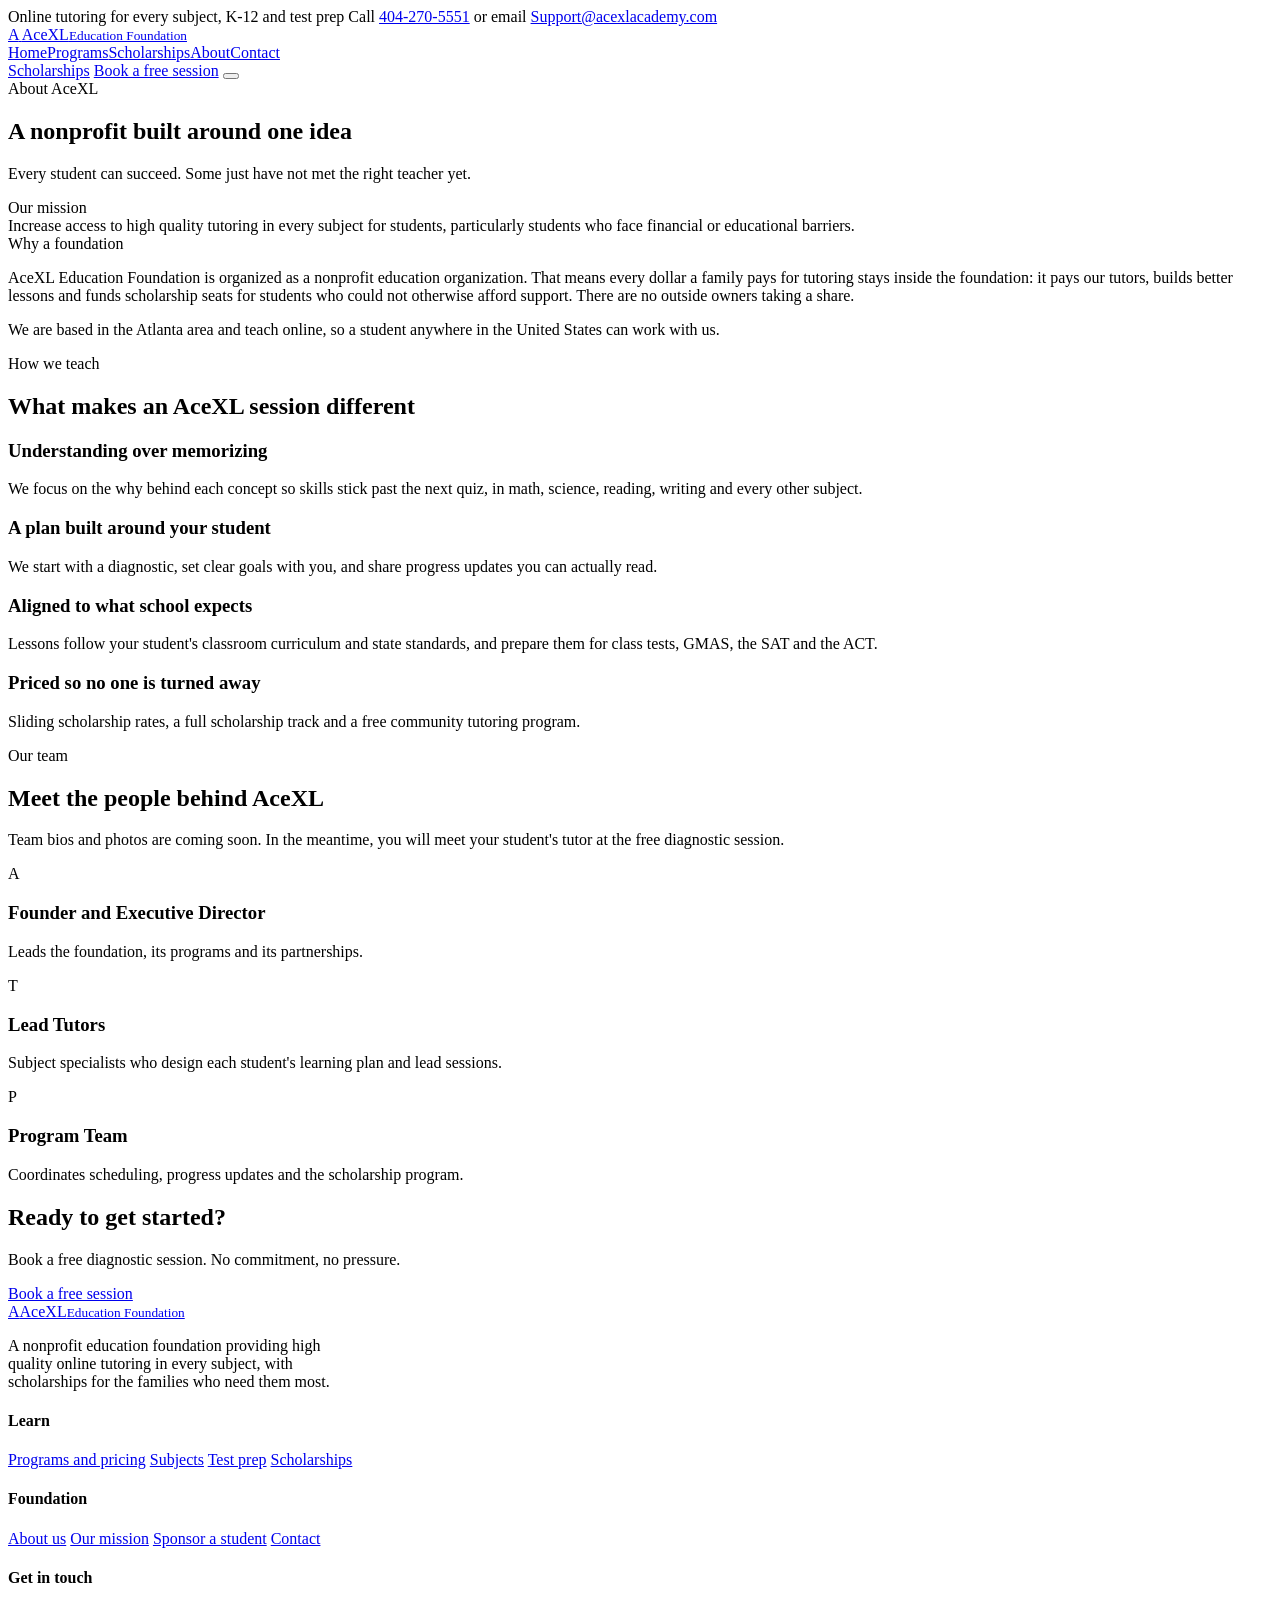
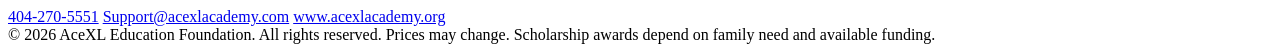
==== about.html @ 3e8e6b2f "Add AceXL Academy site pages" ====
<!DOCTYPE html>
<html lang="en">
<head>
<meta charset="utf-8">
<meta name="viewport" content="width=device-width, initial-scale=1">
<title>About | AceXL Academy</title>
<meta name="description" content="About AceXL Education Foundation, a nonprofit online tutoring organization based in Atlanta and serving students across the United States.">
<link rel="preconnect" href="https://fonts.googleapis.com">
<link href="https://fonts.googleapis.com/css2?family=Inter:wght@400;600;700;800&display=swap" rel="stylesheet">
<link rel="stylesheet" href="assets/styles.css">
<link rel="icon" href="assets/favicon.svg" type="image/svg+xml">
</head>
<body>

<div class="topbar">
  <div class="wrap">
    <span>Online tutoring for every subject, K-12 and test prep</span>
    <span>Call <a href="tel:4042705551">404-270-5551</a> or email <a href="mailto:Support@acexlacademy.com">Support@acexlacademy.com</a></span>
  </div>
</div>
<header class="site">
  <div class="wrap">
    <a class="brand" href="index.html" aria-label="AceXL Academy home">
      <span class="mark">A</span>
      <span class="name">AceXL<small>Education Foundation</small></span>
    </a>
    <nav class="main" id="mainNav"><a href="index.html">Home</a><a href="programs.html">Programs</a><a href="scholarships.html">Scholarships</a><a href="about.html" class="active">About</a><a href="contact.html">Contact</a></nav>
    <div class="header-cta">
      <a class="btn btn-outline" href="scholarships.html">Scholarships</a>
      <a class="btn btn-primary" href="contact.html">Book a free session</a>
      <button class="nav-toggle" aria-label="Open menu" onclick="document.getElementById('mainNav').classList.toggle('open')"><span></span><span></span><span></span></button>
    </div>
  </div>
</header>

<main>

<section class="page-hero">
  <div class="wrap">
    <span class="eyebrow">About AceXL</span>
    <h1>A nonprofit built around one idea</h1>
    <p>Every student can succeed. Some just have not met the right teacher yet.</p>
  </div>
</section>

<section class="section" id="mission">
  <div class="wrap">
    <div class="grid cols-2">
      <div>
        <span class="eyebrow">Our mission</span>
        <div class="mission">Increase access to high quality tutoring in every subject for students, particularly students who face financial or educational barriers.</div>
      </div>
      <div>
        <span class="eyebrow">Why a foundation</span>
        <p>AceXL Education Foundation is organized as a nonprofit education organization. That means every dollar a family pays for tutoring stays inside the foundation: it pays our tutors, builds better lessons and funds scholarship seats for students who could not otherwise afford support. There are no outside owners taking a share.</p>
        <p>We are based in the Atlanta area and teach online, so a student anywhere in the United States can work with us.</p>
      </div>
    </div>
  </div>
</section>

<section class="section soft">
  <div class="wrap">
    <div class="section-head">
      <span class="eyebrow">How we teach</span>
      <h2>What makes an AceXL session different</h2>
    </div>
    <div class="grid cols-2">
      <div class="card"><h3>Understanding over memorizing</h3><p>We focus on the why behind each concept so skills stick past the next quiz, in math, science, reading, writing and every other subject.</p></div>
      <div class="card"><h3>A plan built around your student</h3><p>We start with a diagnostic, set clear goals with you, and share progress updates you can actually read.</p></div>
      <div class="card"><h3>Aligned to what school expects</h3><p>Lessons follow your student's classroom curriculum and state standards, and prepare them for class tests, GMAS, the SAT and the ACT.</p></div>
      <div class="card"><h3>Priced so no one is turned away</h3><p>Sliding scholarship rates, a full scholarship track and a free community tutoring program.</p></div>
    </div>
  </div>
</section>

<section class="section">
  <div class="wrap">
    <div class="section-head">
      <span class="eyebrow">Our team</span>
      <h2>Meet the people behind AceXL</h2>
      <p>Team bios and photos are coming soon. In the meantime, you will meet your student's tutor at the free diagnostic session.</p>
    </div>
    <div class="grid cols-3">
      <div class="card person"><div class="avatar">A</div><h3>Founder and Executive Director</h3><p>Leads the foundation, its programs and its partnerships.</p></div>
      <div class="card person"><div class="avatar">T</div><h3>Lead Tutors</h3><p>Subject specialists who design each student's learning plan and lead sessions.</p></div>
      <div class="card person"><div class="avatar">P</div><h3>Program Team</h3><p>Coordinates scheduling, progress updates and the scholarship program.</p></div>
    </div>
  </div>
</section>

<section class="cta">
  <div class="wrap">
    <div>
      <h2>Ready to get started?</h2>
      <p>Book a free diagnostic session. No commitment, no pressure.</p>
    </div>
    <a class="btn btn-dark btn-lg" href="contact.html">Book a free session</a>
  </div>
</section>


</main>

<footer class="site">
  <div class="wrap">
    <div class="cols">
      <div>
        <a class="brand" href="index.html"><span class="mark">A</span><span class="name">AceXL<small>Education Foundation</small></span></a>
        <p style="margin-top:16px;max-width:360px;">A nonprofit education foundation providing high quality online tutoring in every subject, with scholarships for the families who need them most.</p>
      </div>
      <div>
        <h4>Learn</h4>
        <a href="programs.html">Programs and pricing</a>
        <a href="programs.html#subjects">Subjects</a>
        <a href="programs.html#testprep">Test prep</a>
        <a href="scholarships.html">Scholarships</a>
      </div>
      <div>
        <h4>Foundation</h4>
        <a href="about.html">About us</a>
        <a href="about.html#mission">Our mission</a>
        <a href="scholarships.html#support">Sponsor a student</a>
        <a href="contact.html">Contact</a>
      </div>
      <div>
        <h4>Get in touch</h4>
        <a href="tel:4042705551">404-270-5551</a>
        <a href="mailto:Support@acexlacademy.com">Support@acexlacademy.com</a>
        <a href="https://www.acexlacademy.org">www.acexlacademy.org</a>
      </div>
    </div>
    <div class="bottom">
      <span>&copy; 2026 AceXL Education Foundation. All rights reserved.</span>
      <span>Prices may change. Scholarship awards depend on family need and available funding.</span>
    </div>
  </div>
</footer>

</body>
</html>
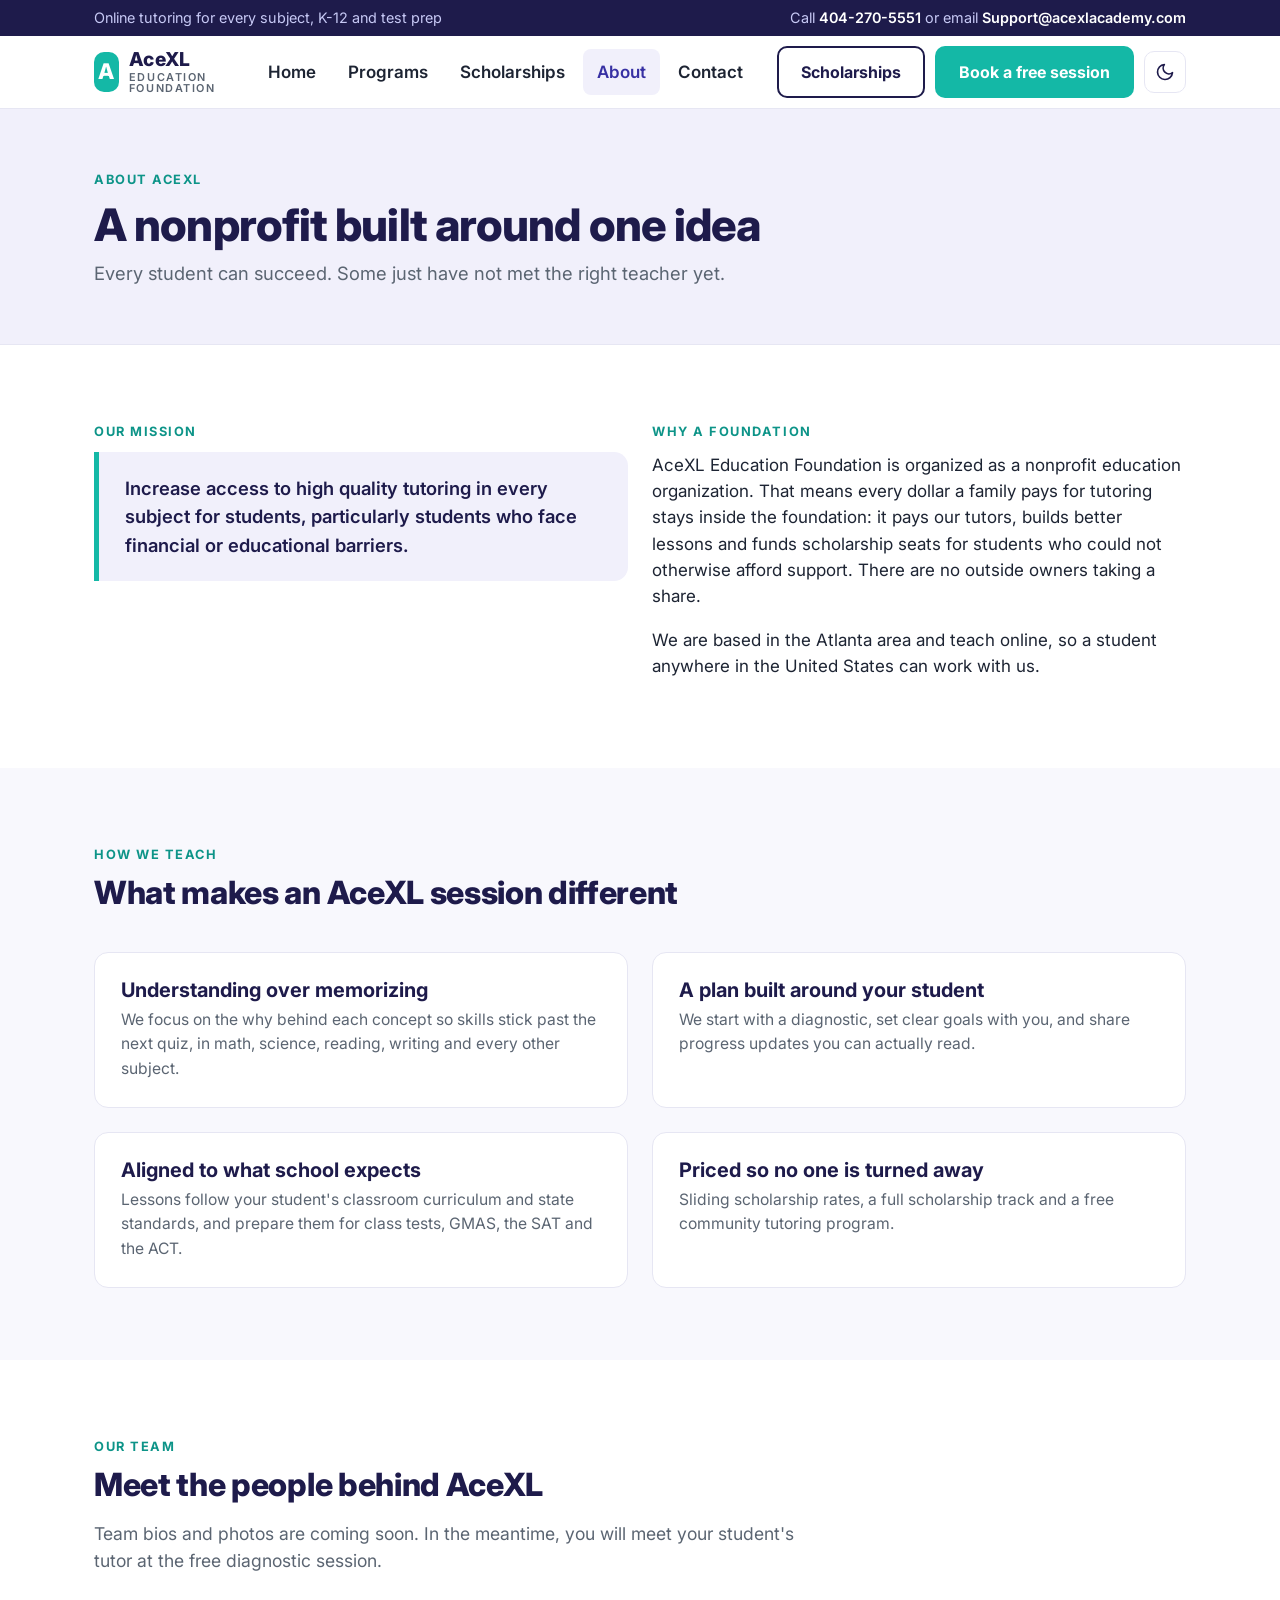
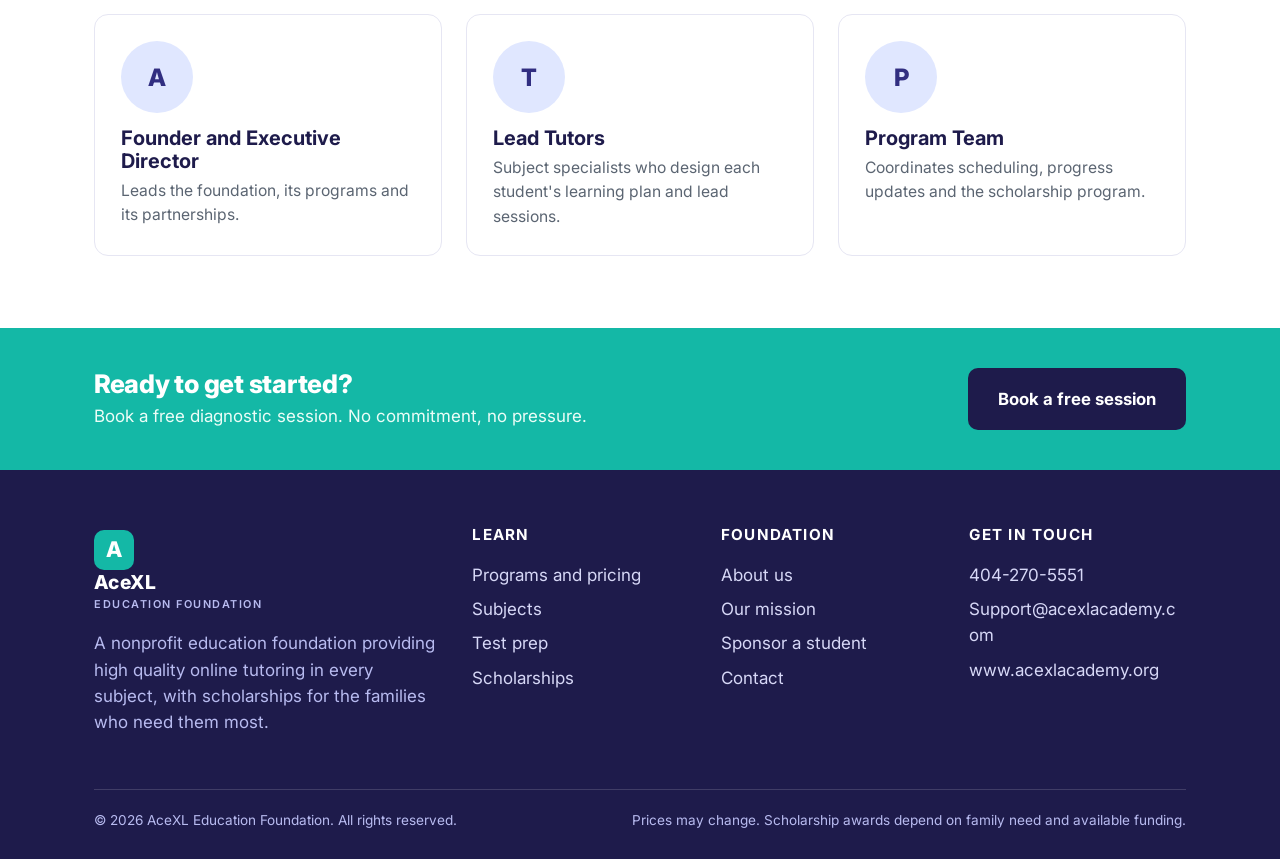
==== commit 93facea2: "UX pass: dark/light mode, mobile fixes, accessibility (pages)" ====
--- a/about.html
+++ b/about.html
@@ -7,15 +7,18 @@
 <meta name="description" content="About AceXL Education Foundation, a nonprofit online tutoring organization based in Atlanta and serving students across the United States.">
 <link rel="preconnect" href="https://fonts.googleapis.com">
 <link href="https://fonts.googleapis.com/css2?family=Inter:wght@400;600;700;800&display=swap" rel="stylesheet">
+<script>(function(){try{var t=localStorage.getItem('acexl-theme');}catch(e){}if(t!=='light'&&t!=='dark'){t=window.matchMedia&&window.matchMedia('(prefers-color-scheme: dark)').matches?'dark':'light';}document.documentElement.setAttribute('data-theme',t);})();</script>
+<meta name="theme-color" content="#1e1b4b">
 <link rel="stylesheet" href="assets/styles.css">
 <link rel="icon" href="assets/favicon.svg" type="image/svg+xml">
 </head>
 <body>
+<a class="skip-link" href="#main">Skip to content</a>
 
 <div class="topbar">
   <div class="wrap">
-    <span>Online tutoring for every subject, K-12 and test prep</span>
-    <span>Call <a href="tel:4042705551">404-270-5551</a> or email <a href="mailto:Support@acexlacademy.com">Support@acexlacademy.com</a></span>
+    <span class="tagline">Online tutoring for every subject, K-12 and test prep</span>
+    <span>Call <a href="tel:4042705551">404-270-5551</a><span class="tb-email"> or email <a href="mailto:Support@acexlacademy.com">Support@acexlacademy.com</a></span></span>
   </div>
 </div>
 <header class="site">
@@ -24,16 +27,17 @@
       <span class="mark">A</span>
       <span class="name">AceXL<small>Education Foundation</small></span>
     </a>
-    <nav class="main" id="mainNav"><a href="index.html">Home</a><a href="programs.html">Programs</a><a href="scholarships.html">Scholarships</a><a href="about.html" class="active">About</a><a href="contact.html">Contact</a></nav>
+    <nav class="main" id="mainNav"><a href="index.html">Home</a><a href="programs.html">Programs</a><a href="scholarships.html">Scholarships</a><a href="about.html" class="active">About</a><a href="contact.html">Contact</a><a class="nav-cta" href="contact.html">Book a free session</a></nav>
     <div class="header-cta">
       <a class="btn btn-outline" href="scholarships.html">Scholarships</a>
       <a class="btn btn-primary" href="contact.html">Book a free session</a>
-      <button class="nav-toggle" aria-label="Open menu" onclick="document.getElementById('mainNav').classList.toggle('open')"><span></span><span></span><span></span></button>
+      <button class="theme-toggle" type="button" aria-label="Switch to dark mode" title="Toggle dark or light mode"><svg class="moon" viewBox="0 0 24 24" fill="none" stroke="currentColor" stroke-width="2" stroke-linecap="round" stroke-linejoin="round" aria-hidden="true"><path d="M21 12.8A9 9 0 1 1 11.2 3a7 7 0 0 0 9.8 9.8z"/></svg><svg class="sun" viewBox="0 0 24 24" fill="none" stroke="currentColor" stroke-width="2" stroke-linecap="round" stroke-linejoin="round" aria-hidden="true"><circle cx="12" cy="12" r="4"/><path d="M12 2v2M12 20v2M4.9 4.9l1.4 1.4M17.7 17.7l1.4 1.4M2 12h2M20 12h2M4.9 19.1l1.4-1.4M17.7 6.3l1.4-1.4"/></svg></button>
+      <button class="nav-toggle" type="button" aria-label="Open menu" aria-controls="mainNav" aria-expanded="false"><span></span><span></span><span></span></button>
     </div>
   </div>
 </header>
 
-<main>
+<main id="main" tabindex="-1">
 
 <section class="page-hero">
   <div class="wrap">
@@ -107,7 +111,7 @@
     <div class="cols">
       <div>
         <a class="brand" href="index.html"><span class="mark">A</span><span class="name">AceXL<small>Education Foundation</small></span></a>
-        <p style="margin-top:16px;max-width:360px;">A nonprofit education foundation providing high quality online tutoring in every subject, with scholarships for the families who need them most.</p>
+        <p class="footer-blurb">A nonprofit education foundation providing high quality online tutoring in every subject, with scholarships for the families who need them most.</p>
       </div>
       <div>
         <h4>Learn</h4>
@@ -137,5 +141,8 @@
   </div>
 </footer>
 
+<button class="to-top" type="button" aria-label="Back to top"><svg viewBox="0 0 24 24" fill="none" stroke="currentColor" stroke-width="2.5" stroke-linecap="round" stroke-linejoin="round" aria-hidden="true"><path d="M12 19V5M5 12l7-7 7 7"/></svg></button>
+<script src="assets/site.js" defer></script>
+
 </body>
 </html>
--- a/assets/styles.css
+++ b/assets/styles.css
@@ -0,0 +1,351 @@
+/* AceXL Academy site styles */
+:root {
+  --indigo-900: #1e1b4b;
+  --indigo-800: #312e81;
+  --indigo-700: #3730a3;
+  --indigo-100: #e0e7ff;
+  --indigo-50: #f1f0fb;
+  --teal-600: #0d9488;
+  --teal-500: #14b8a6;
+  --teal-300: #5eead4;
+  --teal-50: #ecfdf7;
+  --ink: #1d2433;
+  --muted: #5b6572;
+  --line: #e6e6f3;
+  --bg: #ffffff;
+  --bg-soft: #f8f8fd;
+  --radius: 14px;
+  --shadow: 0 8px 24px rgba(30, 27, 75, 0.08);
+  --max: 1140px;
+  --surface: #ffffff;
+  --heading: var(--indigo-900);
+  --link: var(--indigo-700);
+  --tint: var(--indigo-50);
+  --field-line: #cfd2e6;
+  --header-bg: rgba(255, 255, 255, 0.92);
+  color-scheme: light;
+}
+:root[data-theme="dark"] {
+  --ink: #e4e6f5;
+  --muted: #a4a8c8;
+  --line: #2b2d52;
+  --bg: #0e0f22;
+  --bg-soft: #14152d;
+  --surface: #1a1b38;
+  --heading: #f3f3ff;
+  --link: #a5b4fc;
+  --tint: #22244a;
+  --indigo-100: #2e3170;
+  --indigo-800: #c7c9f5;
+  --field-line: #3a3d6b;
+  --header-bg: rgba(14, 15, 34, 0.92);
+  --shadow: 0 8px 24px rgba(0, 0, 0, 0.45);
+  color-scheme: dark;
+}
+
+* { box-sizing: border-box; }
+html { scroll-behavior: smooth; }
+body {
+  margin: 0;
+  font-family: "Inter", "Segoe UI", system-ui, -apple-system, Roboto, Arial, sans-serif;
+  color: var(--ink);
+  background: var(--bg);
+  line-height: 1.55;
+  font-size: 17px;
+}
+img, svg { max-width: 100%; display: block; }
+a { color: var(--link); text-decoration: none; }
+a:hover { text-decoration: underline; }
+h1, h2, h3, h4 { line-height: 1.15; margin: 0 0 0.5em 0; color: var(--heading); }
+h1 { font-size: 2.8rem; font-weight: 800; letter-spacing: -0.02em; }
+h2 { font-size: 2rem; font-weight: 800; letter-spacing: -0.01em; }
+h3 { font-size: 1.25rem; font-weight: 700; }
+p { margin: 0 0 1em 0; }
+.muted { color: var(--muted); }
+.wrap { max-width: var(--max); margin: 0 auto; padding: 0 24px; }
+.section { padding: 72px 0; }
+.section.soft { background: var(--bg-soft); }
+.section-head { max-width: 720px; margin-bottom: 40px; }
+.section-head p { font-size: 1.1rem; color: var(--muted); }
+.eyebrow { display: inline-block; font-size: 0.8rem; font-weight: 700; letter-spacing: 0.12em; text-transform: uppercase; color: var(--teal-600); margin-bottom: 10px; }
+
+/* Buttons */
+.btn {
+  display: inline-flex; align-items: center; justify-content: center; gap: 8px;
+  padding: 12px 22px; border-radius: 10px; font-weight: 700; font-size: 1rem;
+  border: 2px solid transparent; cursor: pointer; white-space: nowrap; transition: transform .12s ease, box-shadow .12s ease, background .12s ease;
+  text-decoration: none !important;
+}
+.btn:hover { transform: translateY(-1px); box-shadow: var(--shadow); }
+.btn-primary { background: var(--teal-500); color: #fff; }
+.btn-primary:hover { background: var(--teal-600); }
+.btn-dark { background: var(--indigo-900); color: #fff; }
+.btn-dark:hover { background: var(--indigo-800); }
+.btn-outline { background: transparent; color: var(--heading); border-color: var(--heading); }
+.btn-outline.light { color: #fff; border-color: rgba(255,255,255,0.7); }
+.btn-lg { padding: 16px 28px; font-size: 1.05rem; }
+
+/* Header */
+.topbar { background: var(--indigo-900); color: #c7c9f5; font-size: 0.9rem; }
+.topbar .wrap { display: flex; justify-content: space-between; align-items: center; min-height: 36px; gap: 16px; flex-wrap: wrap; }
+.topbar a { color: #fff; font-weight: 600; }
+header.site { position: sticky; top: 0; z-index: 50; background: var(--header-bg); backdrop-filter: saturate(160%) blur(8px); -webkit-backdrop-filter: saturate(160%) blur(8px); border-bottom: 1px solid var(--line); transition: box-shadow .2s ease; }
+header.site.scrolled { box-shadow: var(--shadow); }
+header.site .wrap { display: flex; align-items: center; justify-content: space-between; min-height: 72px; gap: 20px; }
+.brand { display: flex; align-items: center; gap: 10px; text-decoration: none !important; }
+.brand .mark { width: 40px; height: 40px; border-radius: 10px; background: var(--teal-500); color: #fff; font-weight: 800; font-size: 1.35rem; display: flex; align-items: center; justify-content: center; }
+.brand .name { font-weight: 800; color: var(--heading); font-size: 1.2rem; letter-spacing: 0.02em; line-height: 1; }
+.brand .name small { display: block; font-size: 0.68rem; font-weight: 600; letter-spacing: 0.14em; color: var(--muted); text-transform: uppercase; margin-top: 3px; }
+nav.main { display: flex; align-items: center; gap: 4px; }
+nav.main a { color: var(--ink); font-weight: 600; padding: 10px 14px; border-radius: 8px; }
+nav.main a:hover { background: var(--tint); text-decoration: none; }
+nav.main a.active { color: var(--link); background: var(--tint); }
+.header-cta { display: flex; align-items: center; gap: 10px; }
+.nav-toggle { display: none; background: none; border: 0; padding: 8px; cursor: pointer; }
+.nav-toggle span { display: block; width: 24px; height: 3px; background: var(--heading); margin: 4px 0; border-radius: 2px; transition: transform .2s ease, opacity .2s ease; }
+.nav-toggle[aria-expanded="true"] span:nth-child(1) { transform: translateY(7px) rotate(45deg); }
+.nav-toggle[aria-expanded="true"] span:nth-child(2) { opacity: 0; }
+.nav-toggle[aria-expanded="true"] span:nth-child(3) { transform: translateY(-7px) rotate(-45deg); }
+.nav-cta { display: none; }
+
+/* Hero */
+.hero { background: linear-gradient(135deg, var(--indigo-900) 0%, var(--indigo-800) 55%, var(--indigo-700) 100%); color: #fff; overflow: hidden; position: relative; }
+.hero .wrap { display: grid; grid-template-columns: 1.15fr 1fr; gap: 48px; align-items: center; padding-top: 80px; padding-bottom: 80px; }
+.hero h1 { color: #fff; font-size: 3.2rem; }
+.hero h1 em { color: var(--teal-300); font-style: normal; }
+.hero p.lead { font-size: 1.2rem; color: #d7d8f7; max-width: 560px; }
+.hero .actions { display: flex; gap: 12px; flex-wrap: wrap; margin-top: 24px; }
+.hero .note { margin-top: 18px; font-size: 0.95rem; color: #b8bbf0; }
+.hero-art { position: relative; }
+.pill { display: inline-block; padding: 6px 14px; border-radius: 999px; background: rgba(255,255,255,0.12); border: 1px solid rgba(255,255,255,0.3); font-size: 0.8rem; letter-spacing: 0.1em; text-transform: uppercase; font-weight: 700; margin-bottom: 18px; }
+
+/* Stats band */
+.band { background: var(--teal-500); color: #fff; }
+.band .wrap { display: grid; grid-template-columns: repeat(4, 1fr); gap: 24px; padding: 22px 24px; }
+.band b { display: block; font-size: 1.5rem; font-weight: 800; line-height: 1.1; }
+.band span { font-size: 0.85rem; text-transform: uppercase; letter-spacing: 0.08em; opacity: 0.95; }
+
+/* Cards and grids */
+.grid { display: grid; gap: 24px; }
+.grid.cols-3 { grid-template-columns: repeat(3, 1fr); }
+.grid.cols-2 { grid-template-columns: repeat(2, 1fr); }
+.grid.cols-4 { grid-template-columns: repeat(4, 1fr); }
+.card { background: var(--surface); border: 1px solid var(--line); border-radius: var(--radius); padding: 26px; transition: transform .15s ease, box-shadow .15s ease; }
+.card:hover { transform: translateY(-3px); box-shadow: var(--shadow); }
+.card .icon { width: 52px; height: 52px; border-radius: 12px; display: flex; align-items: center; justify-content: center; margin-bottom: 16px; }
+.card .icon svg { width: 28px; height: 28px; }
+.icon.math { background: #e0e7ff; color: #3730a3; }
+.icon.sci { background: #ccfbf1; color: #0f766e; }
+.icon.read { background: #fef3c7; color: #b45309; }
+.icon.soc { background: #fce7f3; color: #be185d; }
+.icon.test { background: #dbeafe; color: #1d4ed8; }
+.icon.lang { background: #ede9fe; color: #6d28d9; }
+.card h3 { margin-bottom: 6px; }
+.card p { color: var(--muted); margin: 0; font-size: 0.98rem; }
+.card .more { display: inline-block; margin-top: 12px; font-weight: 700; }
+.card.link { display: block; color: inherit; text-decoration: none !important; }
+
+/* Steps */
+.steps { counter-reset: step; display: grid; grid-template-columns: repeat(4, 1fr); gap: 24px; }
+.step { position: relative; padding: 24px; border-radius: var(--radius); background: var(--surface); border: 1px solid var(--line); }
+.step .num { width: 38px; height: 38px; border-radius: 10px; background: var(--indigo-900); color: var(--teal-300); font-weight: 800; display: flex; align-items: center; justify-content: center; margin-bottom: 14px; font-size: 1.1rem; }
+.step p { color: var(--muted); margin: 0; font-size: 0.98rem; }
+
+/* Pricing */
+.price-grid { display: grid; grid-template-columns: repeat(3, 1fr); gap: 24px; }
+.price { background: var(--surface); border: 1px solid var(--line); border-radius: var(--radius); padding: 28px; display: flex; flex-direction: column; }
+.price.featured { border: 2px solid var(--teal-500); box-shadow: var(--shadow); position: relative; }
+.price.featured .tag { position: absolute; top: -13px; left: 24px; background: var(--teal-500); color: #fff; font-size: 0.75rem; font-weight: 800; letter-spacing: 0.1em; text-transform: uppercase; padding: 4px 10px; border-radius: 999px; }
+.price .amount { font-size: 2.2rem; font-weight: 800; color: var(--heading); margin: 6px 0 2px; }
+.price .amount small { font-size: 1rem; font-weight: 600; color: var(--muted); }
+.price ul { padding-left: 0; list-style: none; margin: 18px 0 24px; flex: 1; }
+.price li { padding: 7px 0 7px 28px; position: relative; color: var(--ink); font-size: 0.98rem; border-top: 1px solid var(--line); }
+.price li::before { content: ""; position: absolute; left: 4px; top: 12px; width: 14px; height: 14px; border-radius: 50%; background: var(--teal-50); border: 2px solid var(--teal-500); }
+.price .btn { width: 100%; }
+
+table.simple { width: 100%; border-collapse: collapse; background: var(--surface); border-radius: var(--radius); overflow: hidden; border: 1px solid var(--line); }
+table.simple th, table.simple td { padding: 14px 18px; text-align: left; border-bottom: 1px solid var(--line); vertical-align: top; }
+table.simple th { background: var(--indigo-900); color: #fff; font-size: 0.9rem; letter-spacing: 0.04em; }
+table.simple td small { display: block; color: var(--muted); font-size: 0.9rem; }
+table.simple td.amt { font-weight: 800; color: var(--heading); white-space: nowrap; text-align: right; }
+table.simple th.amt { text-align: right; }
+.free { color: var(--teal-600); }
+
+/* Callouts */
+.callout { background: linear-gradient(135deg, var(--indigo-900), var(--indigo-800)); color: #fff; border-radius: 18px; padding: 40px; display: grid; grid-template-columns: 1.2fr 1fr; gap: 32px; align-items: center; }
+.callout h2 { color: #fff; }
+.callout h2 em { color: var(--teal-300); font-style: normal; }
+.callout p { color: #d7d8f7; }
+.flow { display: flex; align-items: center; gap: 12px; }
+.flow .box { flex: 1; background: rgba(255,255,255,0.08); border: 1px solid rgba(255,255,255,0.3); border-radius: 12px; padding: 16px; text-align: center; }
+.flow .box b { display: block; font-size: 2rem; color: var(--teal-300); font-weight: 800; line-height: 1; }
+.flow .box span { font-size: 0.85rem; color: #d7d8f7; }
+.flow .arrow { color: var(--teal-300); font-size: 1.8rem; }
+.mission { background: var(--tint); border-left: 5px solid var(--teal-500); border-radius: 0 14px 14px 0; padding: 22px 26px; font-size: 1.15rem; color: var(--heading); font-weight: 600; }
+
+/* CTA strip */
+.cta { background: var(--teal-500); color: #fff; }
+.cta .wrap { display: flex; justify-content: space-between; align-items: center; gap: 24px; padding: 40px 24px; flex-wrap: wrap; }
+.cta h2 { color: #fff; margin: 0; font-size: 1.6rem; }
+.cta p { margin: 4px 0 0; color: #ecfdf7; }
+
+/* FAQ */
+details { background: var(--surface); border: 1px solid var(--line); border-radius: 12px; padding: 16px 20px; margin-bottom: 12px; }
+details summary { cursor: pointer; font-weight: 700; color: var(--heading); list-style: none; display: flex; justify-content: space-between; align-items: center; }
+details summary::after { content: "+"; font-size: 1.4rem; color: var(--teal-600); }
+details[open] summary::after { content: "\2212"; }
+details p { margin: 12px 0 0; color: var(--muted); }
+
+/* Contact */
+.contact-grid { display: grid; grid-template-columns: 1fr 1fr; gap: 32px; }
+.contact-card { background: var(--surface); border: 1px solid var(--line); border-radius: var(--radius); padding: 28px; }
+.contact-card .row { display: flex; gap: 14px; align-items: flex-start; padding: 14px 0; border-top: 1px solid var(--line); }
+.contact-card .row:first-of-type { border-top: 0; }
+.contact-card .k { flex: 0 0 90px; font-size: 0.8rem; text-transform: uppercase; letter-spacing: 0.1em; color: var(--muted); font-weight: 700; padding-top: 4px; }
+.contact-card .v { font-weight: 700; color: var(--heading); font-size: 1.05rem; }
+form.simple label { display: block; font-weight: 700; font-size: 0.95rem; margin: 14px 0 6px; color: var(--heading); }
+form.simple input, form.simple select, form.simple textarea { width: 100%; padding: 12px 14px; border: 1px solid var(--field-line); border-radius: 10px; font: inherit; color: var(--ink); background: var(--bg); }
+form.simple input:focus, form.simple select:focus, form.simple textarea:focus { outline: 2px solid var(--teal-500); border-color: var(--teal-500); }
+form.simple .two { display: grid; grid-template-columns: 1fr 1fr; gap: 14px; }
+form.simple .btn { margin-top: 18px; }
+.fine { font-size: 0.85rem; color: var(--muted); }
+
+/* Page hero (inner pages) */
+.page-hero { background: var(--tint); border-bottom: 1px solid var(--line); }
+.page-hero .wrap { padding: 56px 24px; }
+.page-hero h1 { margin-bottom: 8px; }
+.page-hero p { font-size: 1.15rem; color: var(--muted); max-width: 720px; margin: 0; }
+
+/* Team */
+.person { text-align: left; }
+.person .avatar { width: 72px; height: 72px; border-radius: 50%; background: var(--indigo-100); color: var(--indigo-800); font-weight: 800; font-size: 1.5rem; display: flex; align-items: center; justify-content: center; margin-bottom: 14px; }
+
+/* Footer */
+footer.site { background: var(--indigo-900); color: #b8bbf0; padding: 56px 0 28px; margin-top: 0; }
+footer.site .cols { display: grid; grid-template-columns: 1.6fr 1fr 1fr 1fr; gap: 32px; }
+footer.site h4 { color: #fff; font-size: 0.95rem; letter-spacing: 0.08em; text-transform: uppercase; margin-bottom: 14px; }
+footer.site a { color: #d7d8f7; display: block; padding: 4px 0; }
+footer.site a:hover { color: #fff; }
+footer.site .brand .name { color: #fff; }
+footer.site .brand .name small { color: #b8bbf0; }
+footer.site .bottom { border-top: 1px solid rgba(255,255,255,0.15); margin-top: 36px; padding-top: 20px; font-size: 0.85rem; display: flex; justify-content: space-between; flex-wrap: wrap; gap: 10px; }
+
+/* Dark mode details */
+:root[data-theme="dark"] .hero { background: linear-gradient(135deg, #0b0a26 0%, #1e1b4b 60%, #2b2780 100%); }
+:root[data-theme="dark"] .callout { background: linear-gradient(135deg, #16143d, #24216a); border: 1px solid var(--line); }
+:root[data-theme="dark"] .btn-dark { background: #0e0f22; }
+:root[data-theme="dark"] .btn-dark:hover { background: #1a1b38; }
+:root[data-theme="dark"] .step .num { background: #2e3170; }
+:root[data-theme="dark"] footer.site { background: #090a1a; border-top: 1px solid var(--line); }
+:root[data-theme="dark"] .topbar { background: #090a1a; }
+:root[data-theme="dark"] .icon { filter: saturate(0.9) brightness(0.95); }
+body, .card, .step, .price, details, .contact-card, header.site, .page-hero { transition: background-color .25s ease, color .25s ease, border-color .25s ease; }
+
+/* Theme toggle */
+.theme-toggle { width: 42px; height: 42px; border-radius: 10px; border: 1px solid var(--line); background: var(--surface); color: var(--heading); display: inline-flex; align-items: center; justify-content: center; cursor: pointer; padding: 0; flex: 0 0 auto; }
+.theme-toggle:hover { background: var(--tint); }
+.theme-toggle svg { width: 20px; height: 20px; }
+.theme-toggle .sun { display: none; }
+:root[data-theme="dark"] .theme-toggle .sun { display: block; }
+:root[data-theme="dark"] .theme-toggle .moon { display: none; }
+
+/* Accessibility */
+.skip-link { position: absolute; left: 16px; top: -60px; z-index: 100; background: var(--teal-500); color: #fff; padding: 10px 16px; border-radius: 8px; font-weight: 700; }
+.skip-link:focus { top: 12px; text-decoration: none; }
+:focus-visible { outline: 3px solid var(--teal-500); outline-offset: 3px; border-radius: 6px; }
+.btn:focus-visible { outline-offset: 2px; }
+main:focus { outline: none; }
+@media (prefers-reduced-motion: reduce) {
+  html { scroll-behavior: auto; }
+  *, *::before, *::after { transition: none !important; animation: none !important; }
+}
+
+/* Back to top */
+.to-top { position: fixed; right: 20px; bottom: 20px; z-index: 60; width: 46px; height: 46px; border-radius: 50%; border: 0; background: var(--teal-500); color: #fff; box-shadow: var(--shadow); cursor: pointer; display: flex; align-items: center; justify-content: center; opacity: 0; transform: translateY(12px); pointer-events: none; transition: opacity .2s ease, transform .2s ease, background .15s ease; }
+.to-top.show { opacity: 1; transform: none; pointer-events: auto; }
+.to-top:hover { background: var(--teal-600); }
+.to-top svg { width: 22px; height: 22px; }
+
+/* Utilities that replace inline styles */
+.footer-blurb { margin-top: 16px; max-width: 360px; }
+.eyebrow.on-dark { color: var(--teal-300); }
+.stack-top { margin-top: 24px; }
+.fine.spaced { margin-top: 12px; }
+.callout.compact { padding: 32px; }
+.callout .flow.full { grid-column: 1 / -1; }
+
+/* Form confirmation */
+.form-status { display: none; margin-top: 16px; padding: 14px 16px; border-radius: 10px; background: var(--teal-50); color: #0f5f57; border: 1px solid var(--teal-300); font-weight: 600; }
+.form-status.show { display: block; }
+:root[data-theme="dark"] .form-status { background: rgba(20, 184, 166, 0.12); color: var(--teal-300); }
+
+/* Responsive */
+@media (max-width: 960px) {
+  h1 { font-size: 2.3rem; }
+  .hero h1 { font-size: 2.5rem; }
+  .hero .wrap { grid-template-columns: 1fr; padding-top: 56px; padding-bottom: 56px; }
+  .hero-art { max-width: 300px; margin: 0 auto; }
+  .grid.cols-3, .grid.cols-4, .price-grid, .steps { grid-template-columns: repeat(2, 1fr); }
+  .grid.cols-3 > :last-child:nth-child(odd), .price-grid > :last-child:nth-child(odd) { grid-column: 1 / -1; }
+  .nav-toggle { display: block; }
+  nav.main { display: none; position: absolute; left: 0; right: 0; top: 100%; background: var(--surface); border-bottom: 1px solid var(--line); box-shadow: var(--shadow); flex-direction: column; align-items: stretch; padding: 10px 16px 16px; }
+  nav.main.open { display: flex; }
+  nav.main a { padding: 14px; font-size: 1.05rem; }
+  header.site .wrap { position: relative; }
+  .band .wrap { grid-template-columns: repeat(2, 1fr); }
+  .callout { grid-template-columns: 1fr; }
+  footer.site .cols { grid-template-columns: 1fr 1fr; }
+}
+@media (max-width: 680px) {
+  body { font-size: 16px; }
+  .section { padding: 48px 0; }
+  .grid.cols-2, .grid.cols-3, .grid.cols-4, .price-grid, .steps, .contact-grid { grid-template-columns: 1fr; }
+  form.simple .two { grid-template-columns: 1fr; }
+  .grid.cols-3 > :last-child:nth-child(odd), .price-grid > :last-child:nth-child(odd) { grid-column: auto; }
+  .header-cta .btn-outline { display: none; }
+  .hero-art { display: none; }
+  .hero h1 { font-size: 2.2rem; }
+  h2 { font-size: 1.65rem; }
+  .wrap { padding: 0 16px; }
+  .topbar .wrap { justify-content: center; min-height: 32px; font-size: 0.82rem; }
+  .topbar .tagline { display: none; }
+  .band .wrap { padding: 20px 16px; gap: 16px; }
+  .callout { padding: 28px 22px; }
+  .flow .box b { font-size: 1.6rem; }
+  footer.site .cols { grid-template-columns: 1fr; }
+  table.simple, table.simple tbody, table.simple tr, table.simple td { display: block; width: 100%; }
+  table.simple tr:first-child { display: none; }
+  table.simple tr { border-bottom: 1px solid var(--line); padding: 14px 16px; }
+  table.simple tr:last-child { border-bottom: 0; }
+  table.simple td { border: 0; padding: 4px 0; text-align: left; }
+  table.simple td.amt { text-align: left; font-size: 1.2rem; }
+  table.simple td.amt::before { content: "Investment: "; font-weight: 600; font-size: 0.9rem; color: var(--muted); }
+}
+@media (max-width: 520px) {
+  header.site .wrap { min-height: 64px; gap: 10px; }
+  .header-cta .btn-primary { display: none; }
+  .nav-cta { display: flex; margin-top: 8px; }
+  nav.main a.nav-cta { background: var(--teal-500); color: #fff; justify-content: center; }
+  .hero .actions .btn { width: 100%; white-space: normal; }
+  .to-top { right: 14px; bottom: 14px; }
+}
+
+/* Long emails and links wrap instead of pushing the page sideways */
+.contact-grid > *, .contact-card .row > * { min-width: 0; }
+.contact-card .v, footer.site a, .topbar a { overflow-wrap: anywhere; }
+@media (max-width: 520px) {
+  .contact-card { padding: 22px 18px; }
+  .contact-card .row { flex-direction: column; gap: 2px; }
+  .contact-card .k { flex: none; padding-top: 0; }
+}
+@media (max-width: 520px) { .topbar .tb-email { display: none; } }
+@media (min-width: 961px) and (max-width: 1120px) {
+  .header-cta .btn-outline { display: none; }
+  nav.main a { padding: 10px 10px; }
+}
+@media (max-width: 820px) { .topbar .tagline { display: none; } .topbar .wrap { justify-content: center; } }
+@media (max-width: 400px) {
+  .flow { flex-direction: column; }
+  .flow .box { width: 100%; }
+  .flow .arrow { transform: rotate(90deg); }
+}
